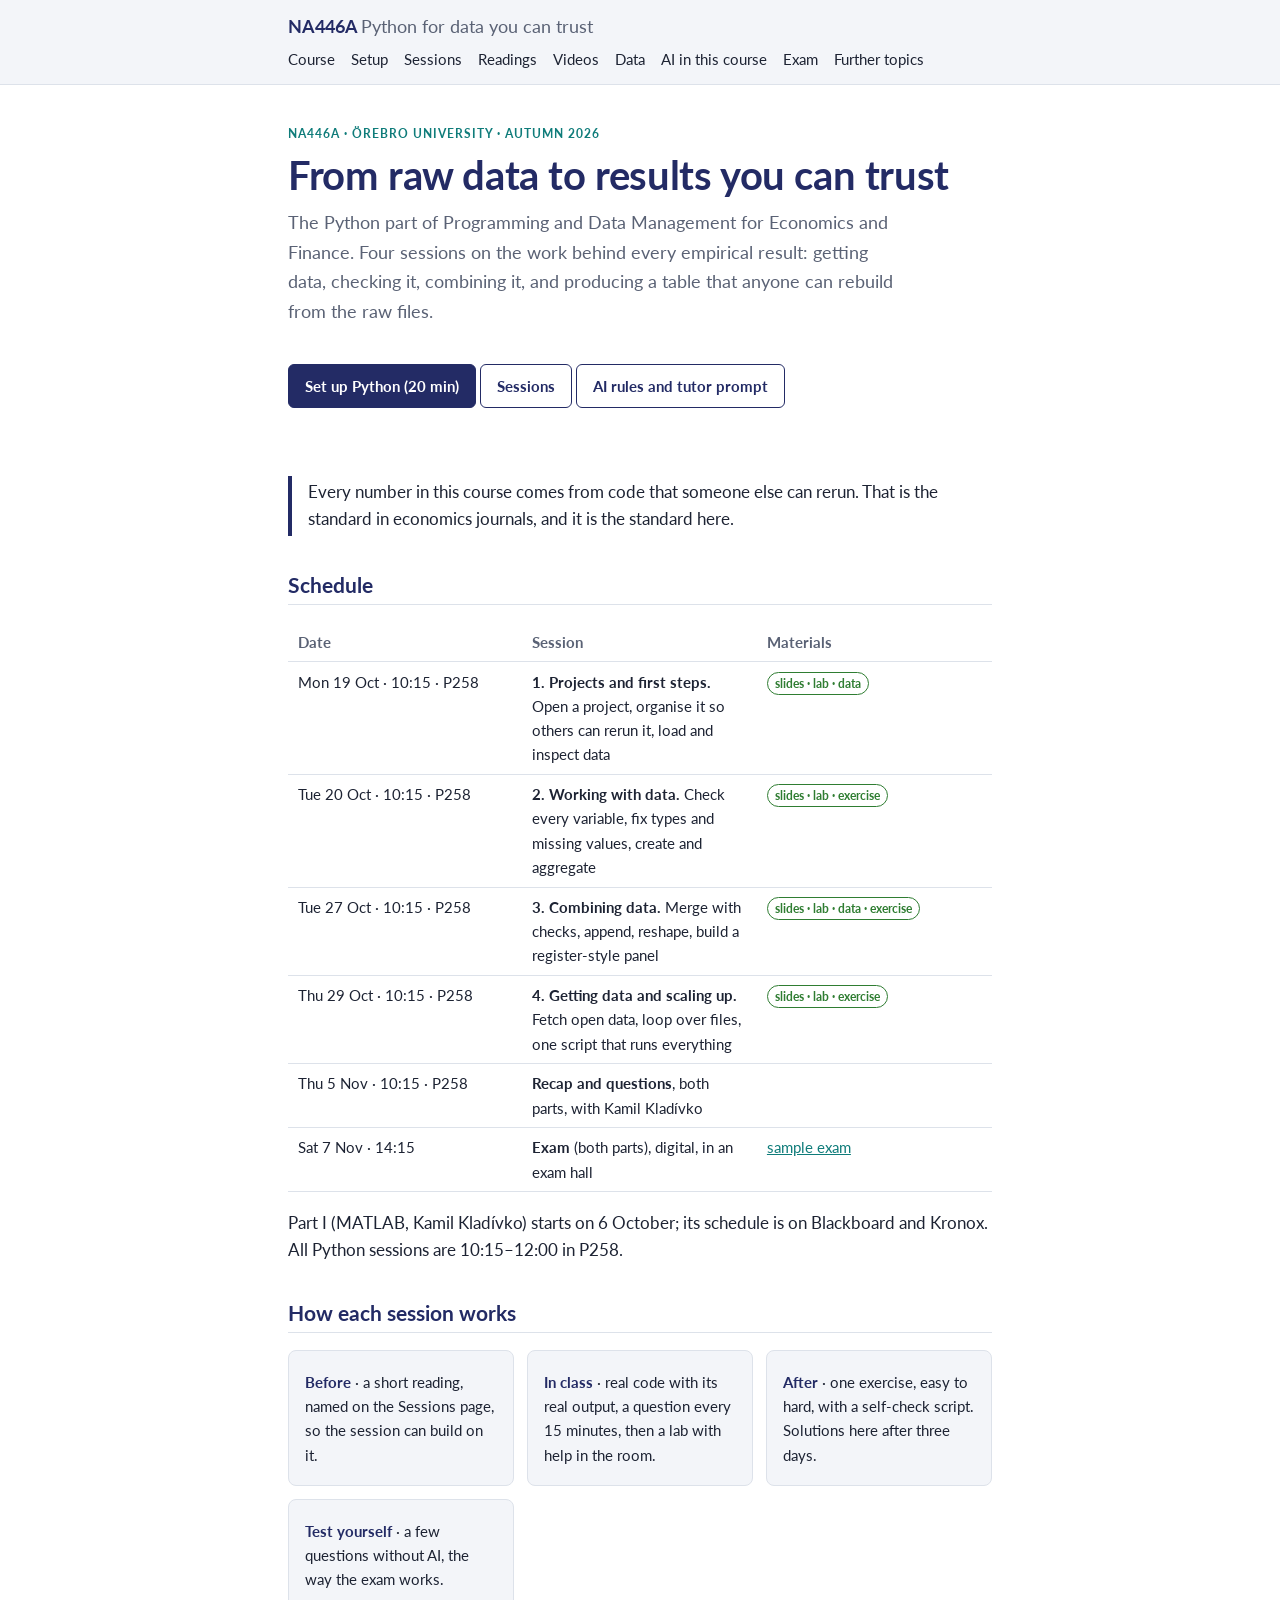
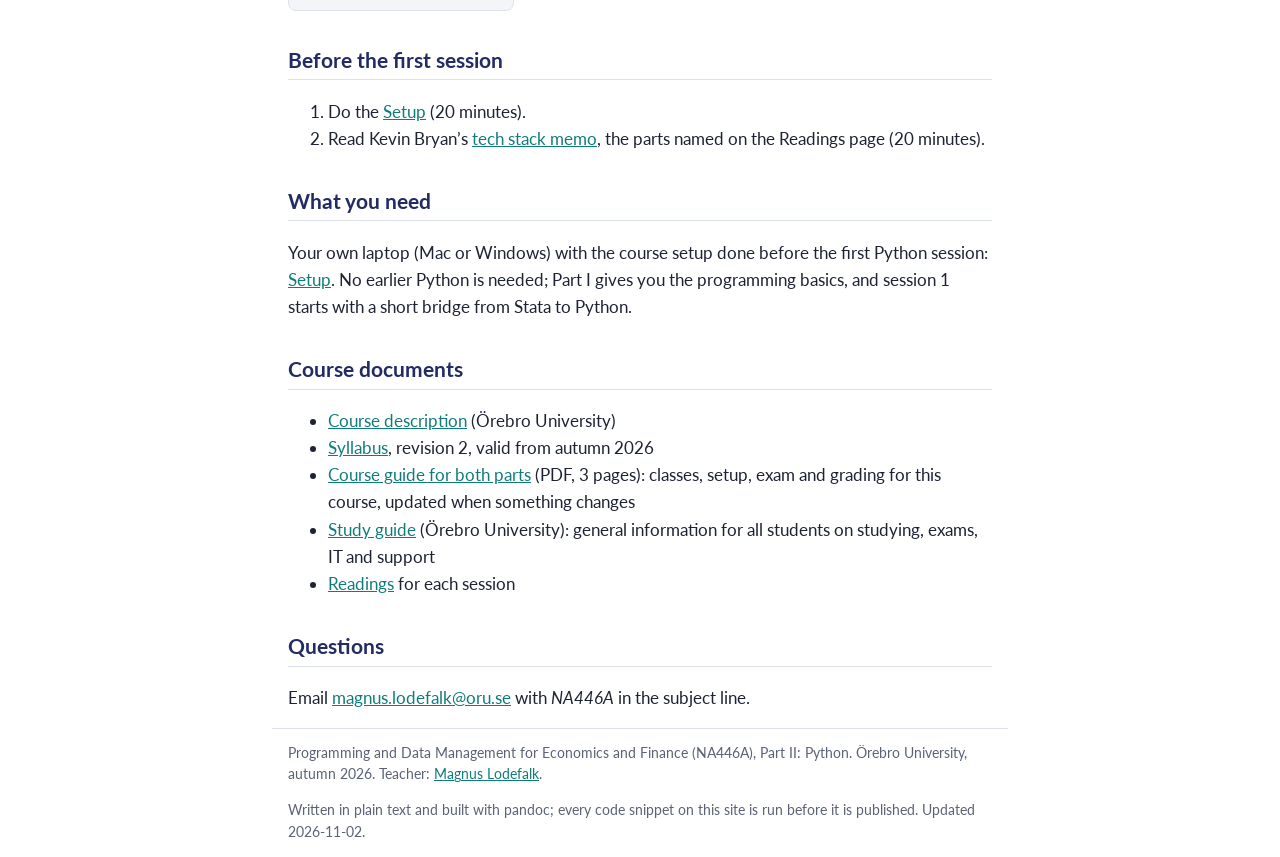
==== index.html @ f5212d08 "Site build 2026-11-02" ====
<!DOCTYPE html>
<html lang="en">
<head>
<meta charset="utf-8">
<meta name="viewport" content="width=device-width, initial-scale=1">
<title>Course · NA446A Python</title>
<link rel="canonical" href="https://magnuslodefalk.com/na446a/">
<meta name="description" content="Programming and Data Management, Part II (Python): course site">
<link rel="preconnect" href="https://fonts.googleapis.com">
<link href="https://fonts.googleapis.com/css2?family=Lato:wght@400;700&display=swap" rel="stylesheet">
<link rel="stylesheet" href="assets/style.css">
<link rel="icon" href="data:image/svg+xml,%3Csvg xmlns=%22http://www.w3.org/2000/svg%22 viewBox=%220 0 64 64%22%3E%3Crect width=%2264%22 height=%2264%22 rx=%2212%22 fill=%22%23232b65%22/%3E%3Ctext x=%2232%22 y=%2242%22 font-family=%22sans-serif%22 font-size=%2228%22 font-weight=%22700%22 fill=%22white%22 text-anchor=%22middle%22%3EPy%3C/text%3E%3C/svg%3E">
</head>
<body>
<header class="top">
  <div class="wrap">
    <a class="brand" href="./"><b>NA446A</b> <span>Python for data you can trust</span></a>
    <nav>
      <a href="./">Course</a>
      <a href="setup.html">Setup</a>
      <a href="sessions.html">Sessions</a>
      <a href="readings.html">Readings</a>
      <a href="videos.html">Videos</a>
      <a href="data.html">Data</a>
      <a href="ai.html">AI in this course</a>
      <a href="exam.html">Exam</a>
      <a href="further.html">Further topics</a>
    </nav>
  </div>
</header>
<main class="wrap">

<div class="hero">
<p class="kicker">
NA446A · Örebro University · Autumn 2026
</p>
<h1 id="from-raw-data-to-results-you-can-trust">From raw data to results
you can trust</h1>
<p class="lead">
The Python part of Programming and Data Management for Economics and
Finance. Four sessions on the work behind every empirical result:
getting data, checking it, combining it, and producing a table that
anyone can rebuild from the raw files.
</p>
<div class="buttons">
<p><a class="btn primary" href="setup.html">Set up Python (20 min)</a>
<a class="btn" href="sessions.html">Sessions</a>
<a class="btn" href="ai.html">AI rules and tutor prompt</a></p>
</div>
</div>
<p class="principle">
Every number in this course comes from code that someone else can rerun.
That is the standard in economics journals, and it is the standard here.
</p>
<h2 id="schedule">Schedule</h2>
<table>
<colgroup>
<col style="width: 33%" />
<col style="width: 33%" />
<col style="width: 33%" />
</colgroup>
<thead>
<tr>
<th>Date</th>
<th>Session</th>
<th>Materials</th>
</tr>
</thead>
<tbody>
<tr>
<td>Mon 19 Oct · 10:15 · P258</td>
<td><strong>1. Projects and first steps.</strong> Open a project,
organise it so others can rerun it, load and inspect data</td>
<td><a href="sessions.html#s1"><span class="badge live">slides · lab ·
data</span></a></td>
</tr>
<tr>
<td>Tue 20 Oct · 10:15 · P258</td>
<td><strong>2. Working with data.</strong> Check every variable, fix
types and missing values, create and aggregate</td>
<td><a href="sessions.html#s2"><span class="badge live">slides · lab ·
exercise</span></a></td>
</tr>
<tr>
<td>Tue 27 Oct · 10:15 · P258</td>
<td><strong>3. Combining data.</strong> Merge with checks, append,
reshape, build a register-style panel</td>
<td><a href="sessions.html#s3"><span class="badge live">slides · lab ·
data · exercise</span></a></td>
</tr>
<tr>
<td>Thu 29 Oct · 10:15 · P258</td>
<td><strong>4. Getting data and scaling up.</strong> Fetch open data,
loop over files, one script that runs everything</td>
<td><a href="sessions.html#s4"><span class="badge live">slides · lab ·
exercise</span></a></td>
</tr>
<tr>
<td>Thu 5 Nov · 10:15 · P258</td>
<td><strong>Recap and questions</strong>, both parts, with Kamil
Kladívko</td>
<td></td>
</tr>
<tr>
<td>Sat 7 Nov · 14:15</td>
<td><strong>Exam</strong> (both parts), digital, in an exam hall</td>
<td><a href="sample-exam.html">sample exam</a></td>
</tr>
</tbody>
</table>
<p>Part I (MATLAB, Kamil Kladívko) starts on 6 October; its schedule is
on Blackboard and Kronox. All Python sessions are 10:15–12:00 in
P258.</p>
<h2 id="how-each-session-works">How each session works</h2>
<div class="cards">
<div class="card">
<p><strong>Before</strong> · a short reading, named on the Sessions
page, so the session can build on it.</p>
</div>
<div class="card">
<p><strong>In class</strong> · real code with its real output, a
question every 15 minutes, then a lab with help in the room.</p>
</div>
<div class="card">
<p><strong>After</strong> · one exercise, easy to hard, with a
self-check script. Solutions here after three days.</p>
</div>
<div class="card">
<p><strong>Test yourself</strong> · a few questions without AI, the way
the exam works.</p>
</div>
</div>
<h2 id="before-the-first-session">Before the first session</h2>
<ol type="1">
<li>Do the <a href="setup.html">Setup</a> (20 minutes).</li>
<li>Read Kevin Bryan’s <a href="readings.html">tech stack memo</a>, the
parts named on the Readings page (20 minutes).</li>
</ol>
<h2 id="what-you-need">What you need</h2>
<p>Your own laptop (Mac or Windows) with the course setup done before
the first Python session: <a href="setup.html">Setup</a>. No earlier
Python is needed; Part I gives you the programming basics, and session 1
starts with a short bridge from Stata to Python.</p>
<h2 id="course-documents">Course documents</h2>
<ul>
<li><a
href="https://www.oru.se/english/study/exchange-studies/courses-for-exchange-students/course/economics-programming-and-data-management-for-economics-and-finance-second-cycle-na446a">Course
description</a> (Örebro University)</li>
<li><a
href="https://api.oru.se/oruapi/v1/utbildningsinformation/utbildning/NA446A?typ=kurs&amp;accept=html&amp;revision=2.0&amp;sprak=en">Syllabus</a>,
revision 2, valid from autumn 2026</li>
<li><a href="course-guide.pdf">Course guide for both parts</a> (PDF, 3
pages): classes, setup, exam and grading for this course, updated when
something changes</li>
<li><a
href="https://www.oru.se/english/study/student-services/your-study-guide/">Study
guide</a> (Örebro University): general information for all students on
studying, exams, IT and support</li>
<li><a href="readings.html">Readings</a> for each session</li>
</ul>
<h2 id="questions">Questions</h2>
<p>Email <a
href="mailto:magnus.lodefalk@oru.se">magnus.lodefalk@oru.se</a> with
<em>NA446A</em> in the subject line.</p>
</main>
<footer class="wrap">
  <p>Programming and Data Management for Economics and Finance (NA446A), Part II: Python.
  Örebro University, autumn 2026. Teacher: <a href="https://magnuslodefalk.com">Magnus Lodefalk</a>.</p>
  <p>Written in plain text and built with pandoc; every code snippet on this site is run before it is published. Updated 2026-11-02.</p>
</footer>
<script>
document.querySelectorAll("pre").forEach(function (pre) {
  var b = document.createElement("button");
  b.className = "copy"; b.type = "button"; b.textContent = "Copy";
  b.addEventListener("click", function () {
    var txt = pre.querySelector("code") ? pre.querySelector("code").innerText : pre.innerText;
    navigator.clipboard.writeText(txt).then(function () {
      b.textContent = "Copied"; setTimeout(function () { b.textContent = "Copy"; }, 1500);
    });
  });
  pre.appendChild(b);
});
</script>
</body>
</html>
---- assets/style.css ----
:root {
  --bg: #ffffff; --fg: #1d2333; --muted: #5a6275; --accent: #232b65; --accent2: #0f7c7a;
  --panel: #f3f5f9; --line: #dde2ea; --code: #f4f6f9; --ok: #2f7d32;
}
@media (prefers-color-scheme: dark) {
  :root:not([data-theme="light"]) {
    --bg: #12151d; --fg: #e6e9f0; --muted: #a3abbd; --accent: #9fb0ff; --accent2: #5cc8c4;
    --panel: #1b2030; --line: #2c3346; --code: #1b2030; --ok: #7bc47f;
  }
}
:root[data-theme="dark"] {
  --bg: #12151d; --fg: #e6e9f0; --muted: #a3abbd; --accent: #9fb0ff; --accent2: #5cc8c4;
  --panel: #1b2030; --line: #2c3346; --code: #1b2030; --ok: #7bc47f;
}
* { box-sizing: border-box; }
html { -webkit-text-size-adjust: 100%; }
body { margin: 0; background: var(--bg); color: var(--fg);
  font: 17px/1.6 "Lato", system-ui, -apple-system, "Segoe UI", sans-serif; }
.wrap { max-width: 46rem; margin: 0 auto; padding: 0 16px; }
.top { border-bottom: 1px solid var(--line); background: var(--panel); }
.top .wrap { display: flex; flex-wrap: wrap; align-items: baseline; gap: .4rem 1.4rem; padding-top: .8rem; padding-bottom: .8rem; }
.brand { font-weight: 700; color: var(--accent); text-decoration: none; font-size: 1.1rem; }
.brand span { font-weight: 400; color: var(--muted); }
nav { display: flex; flex-wrap: wrap; gap: .2rem 1rem; }
nav a { color: var(--fg); text-decoration: none; font-size: .95rem; }
nav a:hover { color: var(--accent2); }
h1 { color: var(--accent); font-size: 1.9rem; line-height: 1.25; margin: 1.6rem 0 .3rem; }
.subtitle { color: var(--muted); margin-top: 0; font-size: 1.05rem; }
h2 { color: var(--accent); font-size: 1.3rem; margin-top: 2rem; border-bottom: 1px solid var(--line); padding-bottom: .2rem; }
h3 { font-size: 1.08rem; margin-top: 1.4rem; }
a { color: var(--accent2); }
code { font-family: ui-monospace, SFMono-Regular, Menlo, Consolas, monospace; font-size: .9em;
  background: var(--code); padding: .08em .3em; border-radius: 3px; }
pre { background: var(--code); border: 1px solid var(--line); border-radius: 6px; padding: .8rem 1rem;
  overflow-x: auto; line-height: 1.45; }
pre code { background: none; padding: 0; }
table { border-collapse: collapse; width: 100%; margin: 1rem 0; font-size: .95rem; display: block; overflow-x: auto; }
th, td { border-bottom: 1px solid var(--line); padding: .45rem .6rem; text-align: left; vertical-align: top; }
th { color: var(--muted); font-weight: 700; }
blockquote { margin: 1rem 0; padding: .6rem 1rem; background: var(--panel); border-left: 4px solid var(--accent2); border-radius: 0 6px 6px 0; }
blockquote p { margin: .3rem 0; }
footer { color: var(--muted); font-size: .85rem; border-top: 1px solid var(--line); margin-top: 3rem; padding-top: 1rem; padding-bottom: 2rem; }
img { max-width: 100%; }

/* ---- hero, buttons, cards, badges ---- */
.hero { padding: 2.4rem 0 1.2rem; }
.hero .kicker { text-transform: uppercase; letter-spacing: .08em; font-size: .78rem; color: var(--accent2); font-weight: 700; margin: 0; }
.hero h1 { font-size: 2.5rem; margin: .4rem 0 .5rem; letter-spacing: -.01em; }
.hero .lead { font-size: 1.15rem; color: var(--muted); margin: 0 0 1.3rem; max-width: 38rem; }
.buttons { display: flex; flex-wrap: wrap; gap: .6rem; margin: 1rem 0 .4rem; }
.btn { display: inline-block; padding: .55rem 1rem; border-radius: 6px; text-decoration: none;
  font-weight: 700; font-size: .95rem; border: 1px solid var(--accent); color: var(--accent); }
.btn.primary { background: var(--accent); color: var(--bg); }
.btn:hover { filter: brightness(1.12); }
.cards { display: grid; grid-template-columns: repeat(auto-fit, minmax(13rem, 1fr)); gap: .8rem; margin: 1rem 0; }
.card { background: var(--panel); border: 1px solid var(--line); border-radius: 8px; padding: .9rem 1rem; }
.card p { margin: .25rem 0; font-size: .95rem; }
.card h3, .card strong:first-child { margin-top: 0; color: var(--accent); }
.badge { display: inline-block; font-size: .75rem; font-weight: 700; padding: .05rem .45rem; border-radius: 99px;
  border: 1px solid var(--line); color: var(--muted); white-space: nowrap; }
.badge.live { border-color: var(--ok); color: var(--ok); }
.principle { font-size: 1.05rem; border-left: 4px solid var(--accent); padding: .2rem 0 .2rem 1rem; color: var(--fg); margin: 1.6rem 0; }
pre { position: relative; }
button.copy { position: absolute; top: .4rem; right: .4rem; font: 600 .75rem "Lato", sans-serif;
  padding: .2rem .5rem; border-radius: 4px; border: 1px solid var(--line); background: var(--bg); color: var(--muted); cursor: pointer; }
button.copy:hover { color: var(--accent2); }
@media (max-width: 520px) { .hero h1 { font-size: 1.9rem; } body { font-size: 16px; } }

pre.text, pre.text code { white-space: pre-wrap; word-break: break-word; }
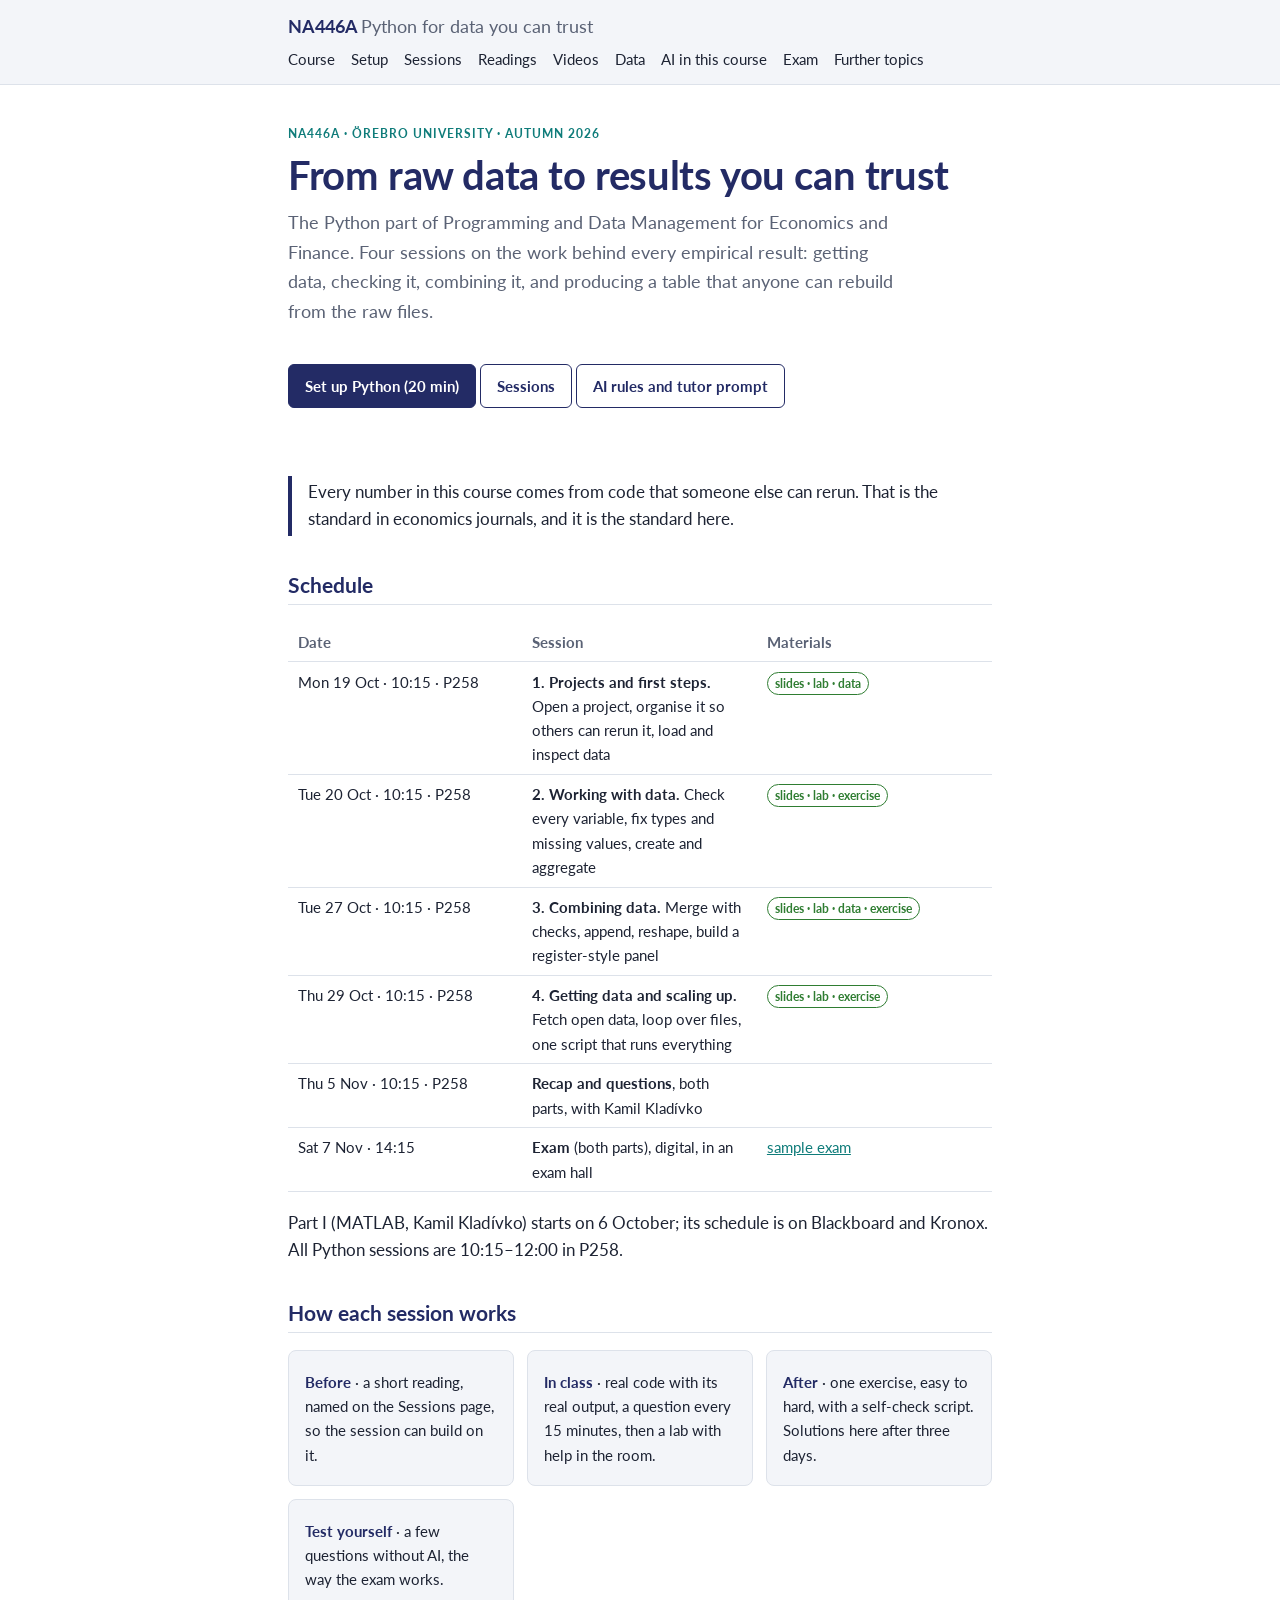
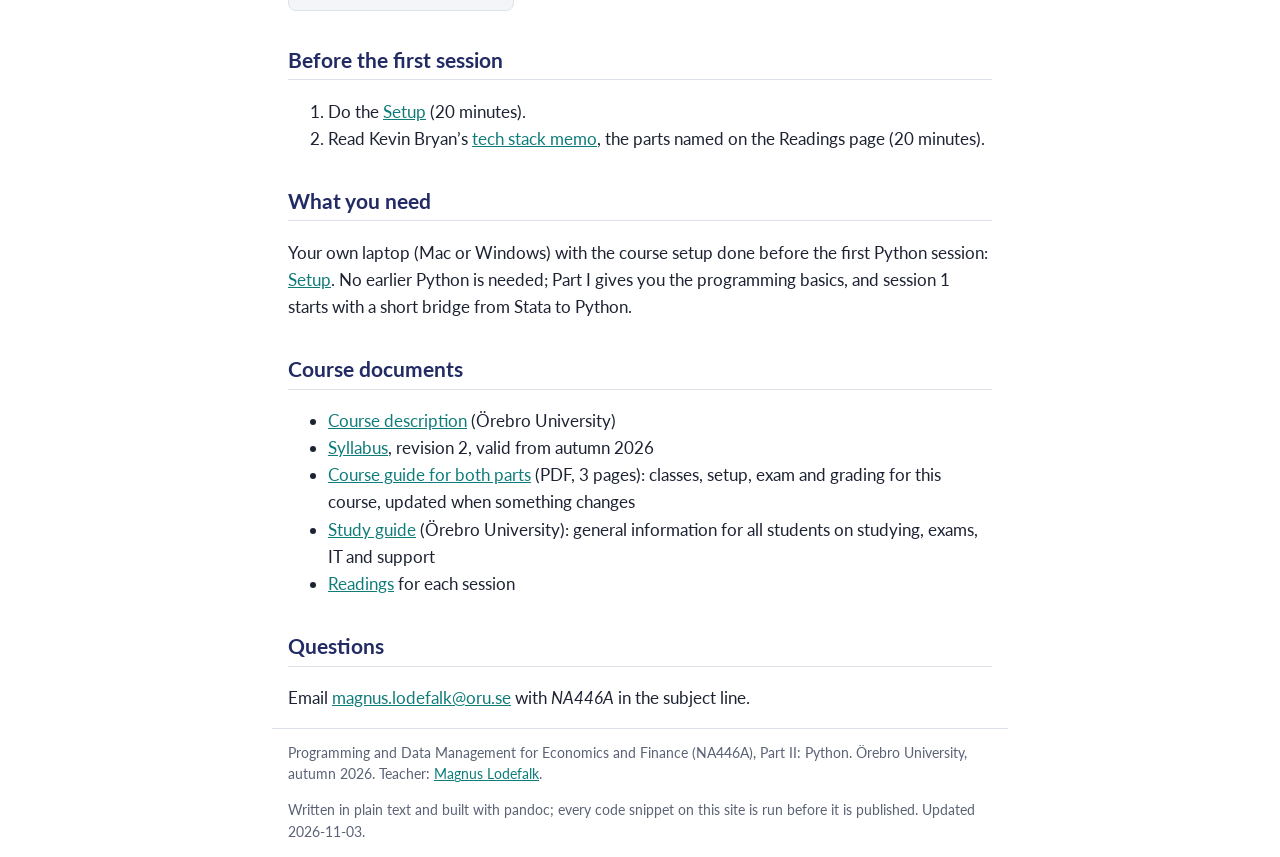
==== commit d5e4e1ad: "Site build 2026-11-03" ====
--- a/index.html
+++ b/index.html
@@ -166,7 +166,7 @@
 <footer class="wrap">
   <p>Programming and Data Management for Economics and Finance (NA446A), Part II: Python.
   Örebro University, autumn 2026. Teacher: <a href="https://magnuslodefalk.com">Magnus Lodefalk</a>.</p>
-  <p>Written in plain text and built with pandoc; every code snippet on this site is run before it is published. Updated 2026-11-02.</p>
+  <p>Written in plain text and built with pandoc; every code snippet on this site is run before it is published. Updated 2026-11-03.</p>
 </footer>
 <script>
 document.querySelectorAll("pre").forEach(function (pre) {
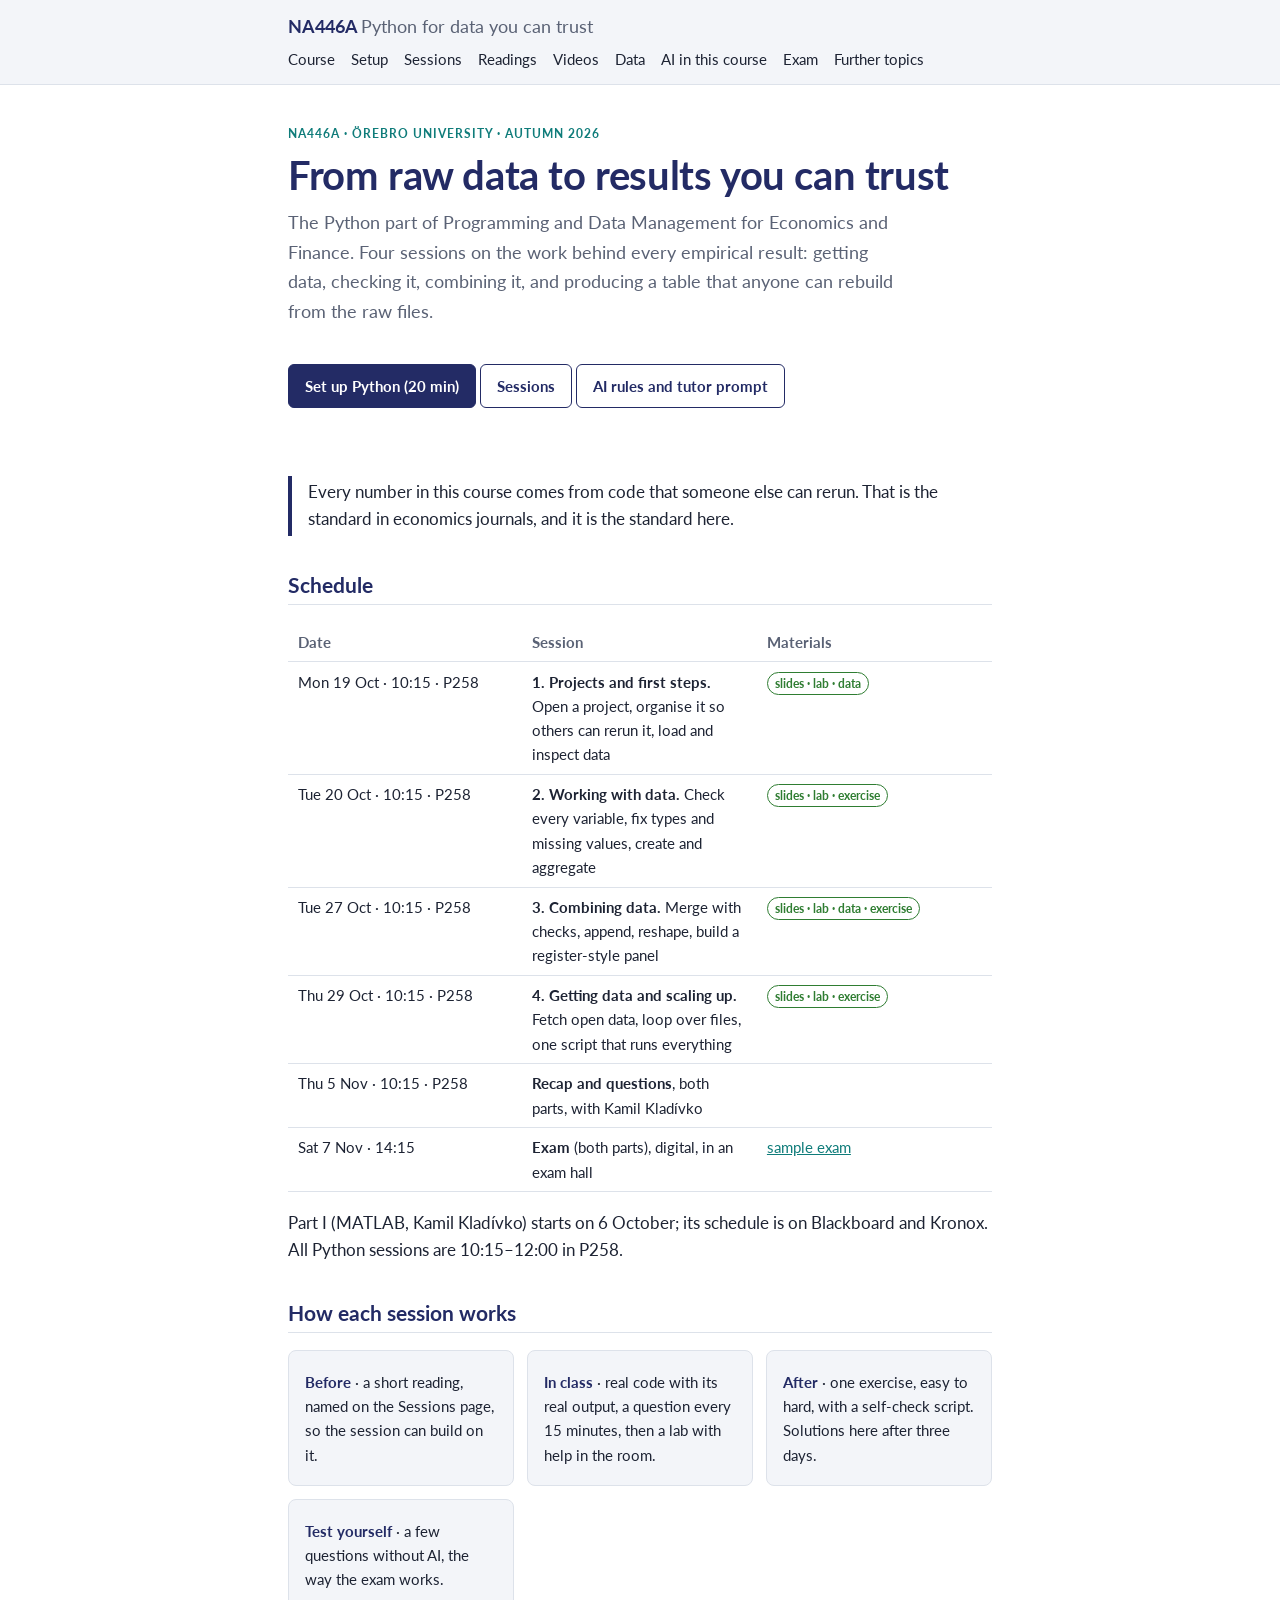
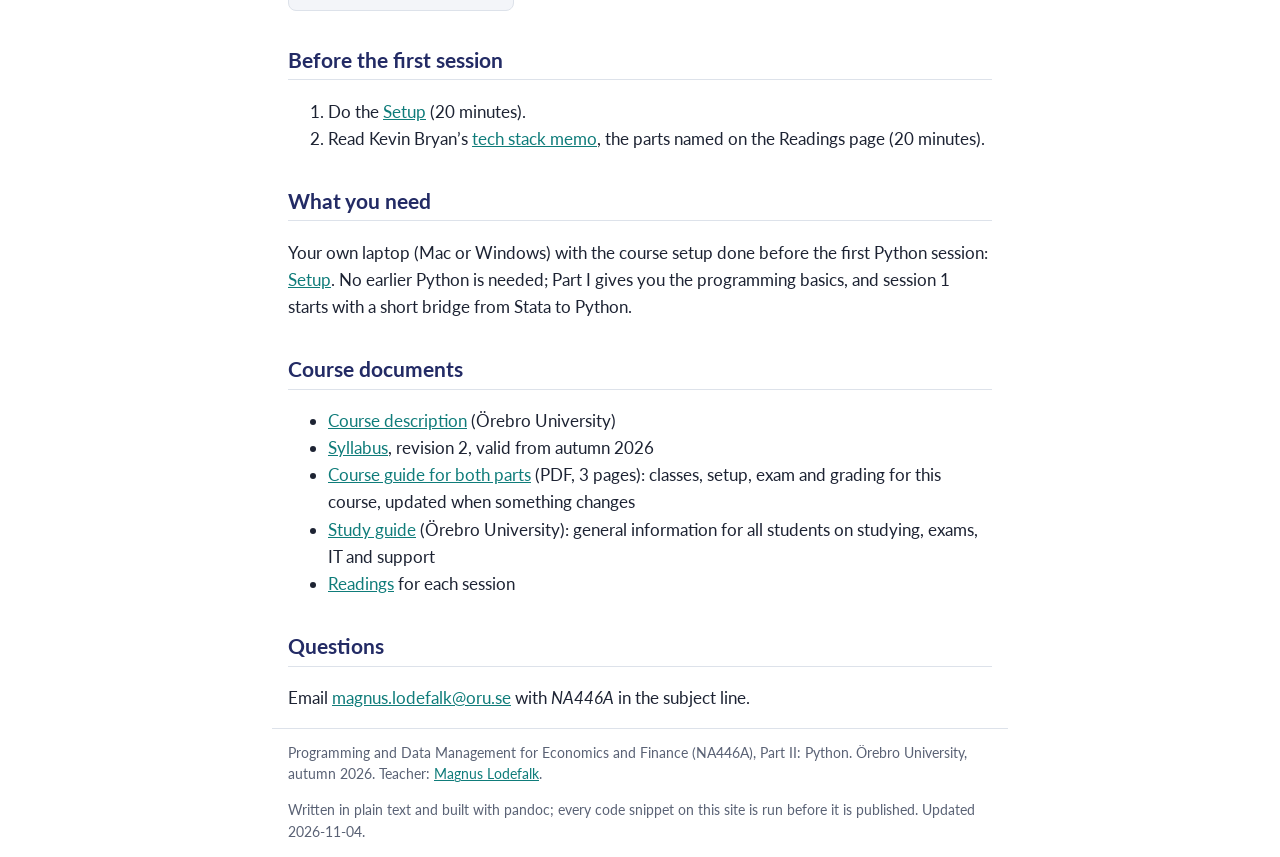
==== commit 2eb2d25d: "Site build 2026-11-04" ====
--- a/index.html
+++ b/index.html
@@ -166,7 +166,7 @@
 <footer class="wrap">
   <p>Programming and Data Management for Economics and Finance (NA446A), Part II: Python.
   Örebro University, autumn 2026. Teacher: <a href="https://magnuslodefalk.com">Magnus Lodefalk</a>.</p>
-  <p>Written in plain text and built with pandoc; every code snippet on this site is run before it is published. Updated 2026-11-03.</p>
+  <p>Written in plain text and built with pandoc; every code snippet on this site is run before it is published. Updated 2026-11-04.</p>
 </footer>
 <script>
 document.querySelectorAll("pre").forEach(function (pre) {
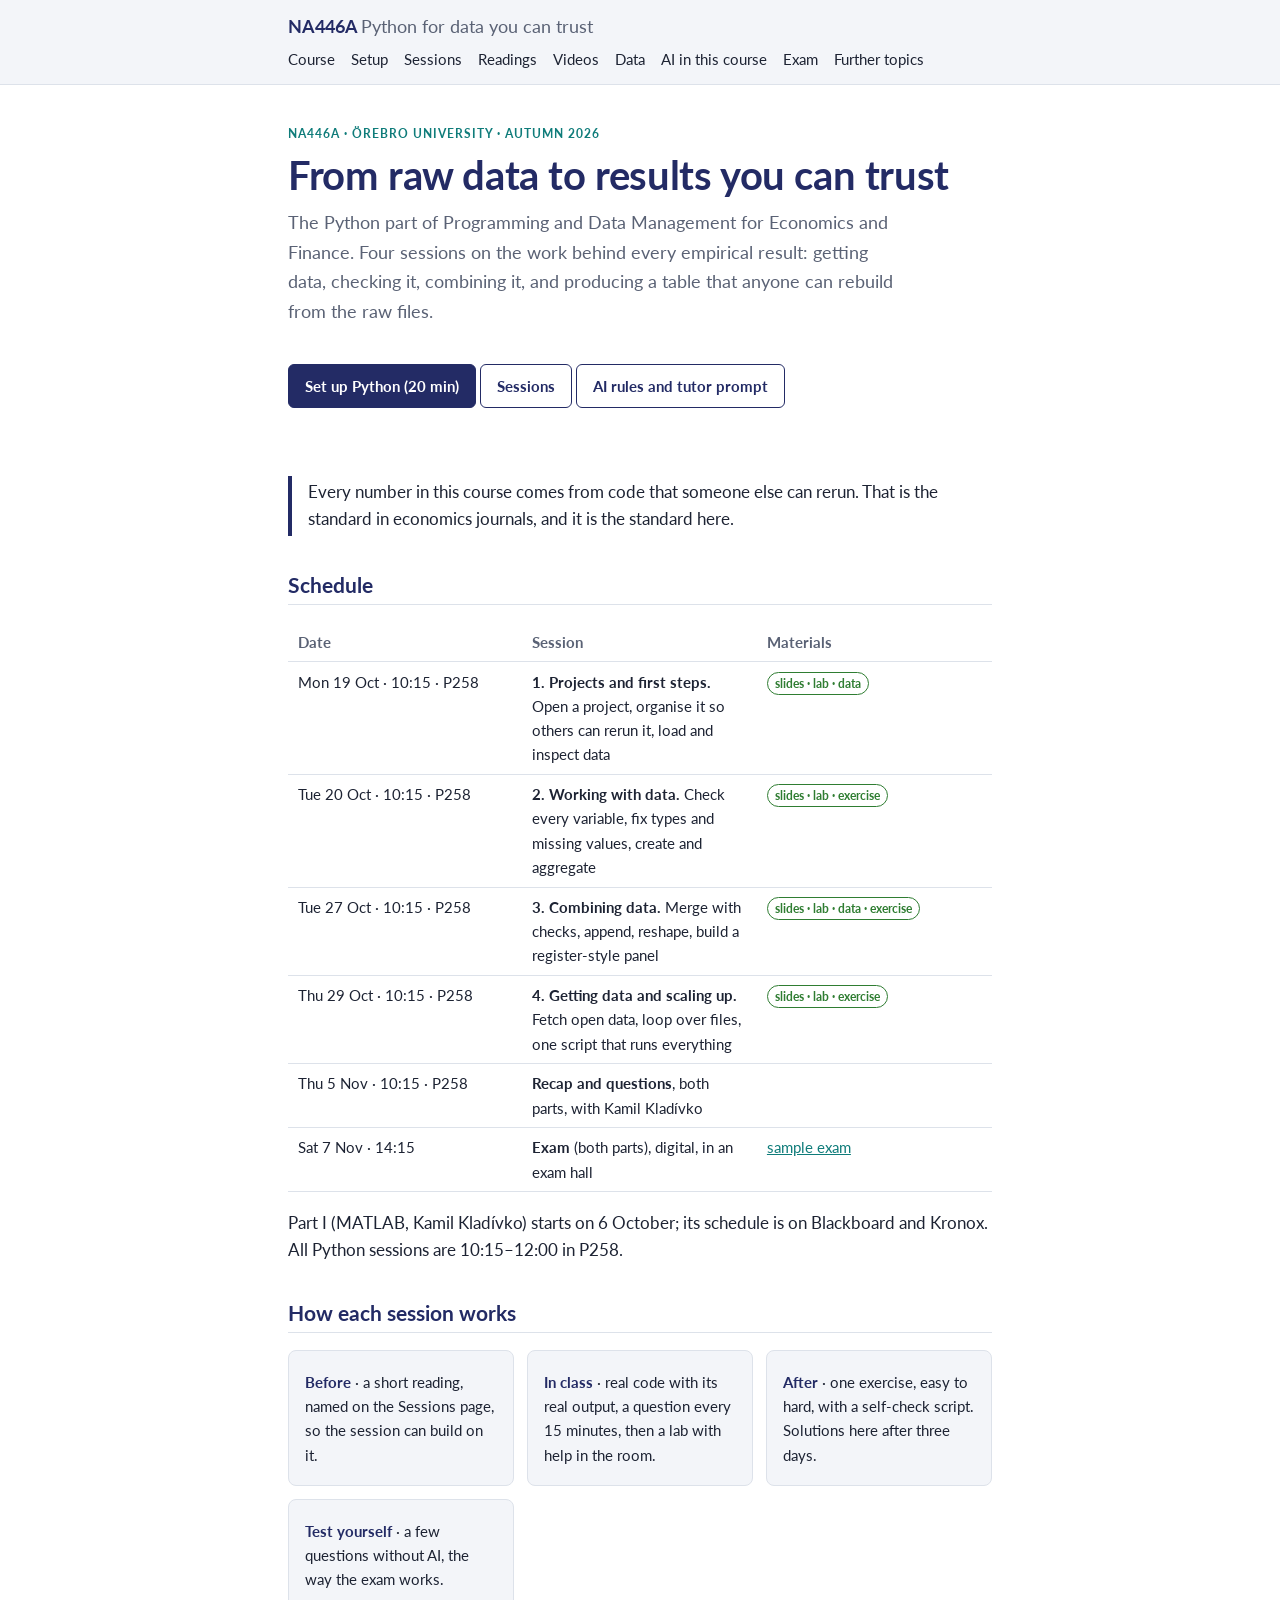
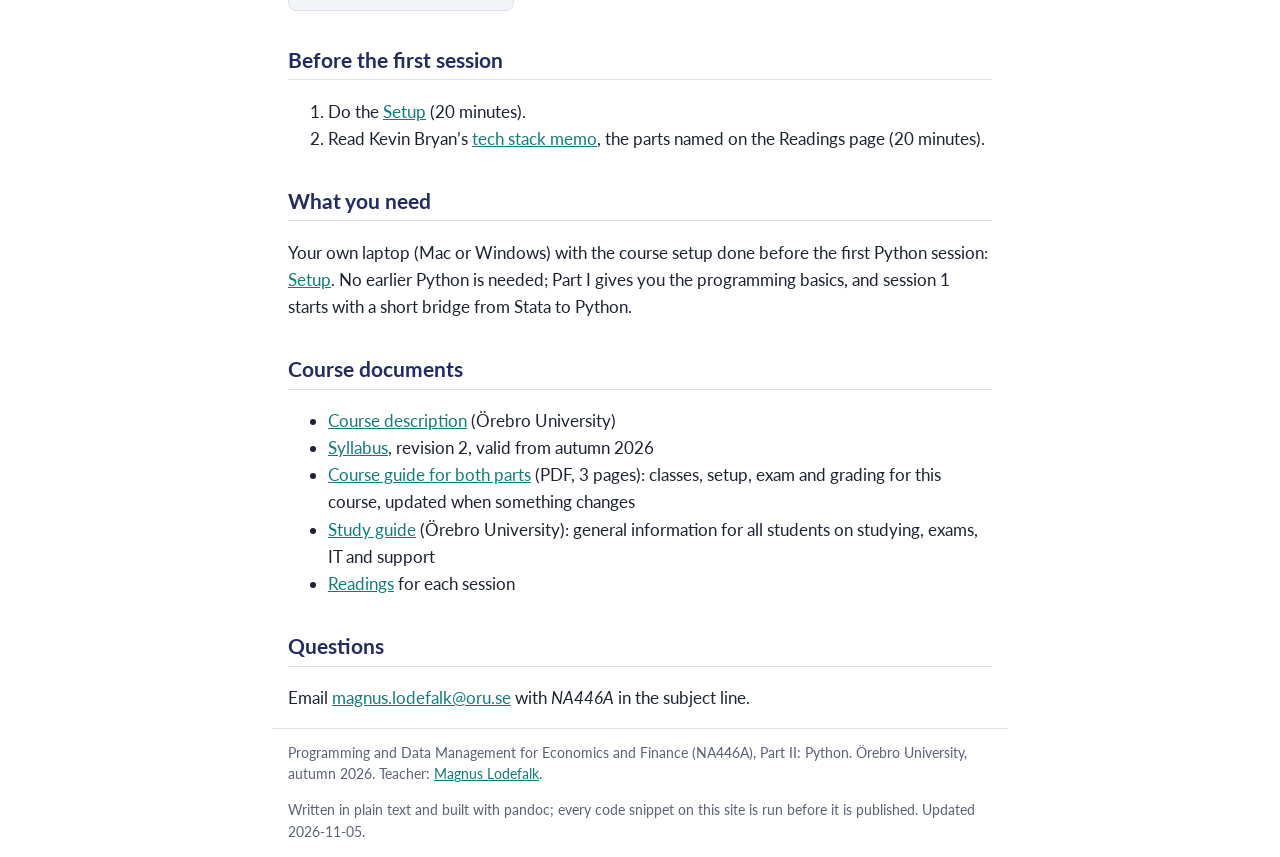
==== commit da407ad3: "Site build 2026-11-05" ====
--- a/index.html
+++ b/index.html
@@ -166,7 +166,7 @@
 <footer class="wrap">
   <p>Programming and Data Management for Economics and Finance (NA446A), Part II: Python.
   Örebro University, autumn 2026. Teacher: <a href="https://magnuslodefalk.com">Magnus Lodefalk</a>.</p>
-  <p>Written in plain text and built with pandoc; every code snippet on this site is run before it is published. Updated 2026-11-04.</p>
+  <p>Written in plain text and built with pandoc; every code snippet on this site is run before it is published. Updated 2026-11-05.</p>
 </footer>
 <script>
 document.querySelectorAll("pre").forEach(function (pre) {
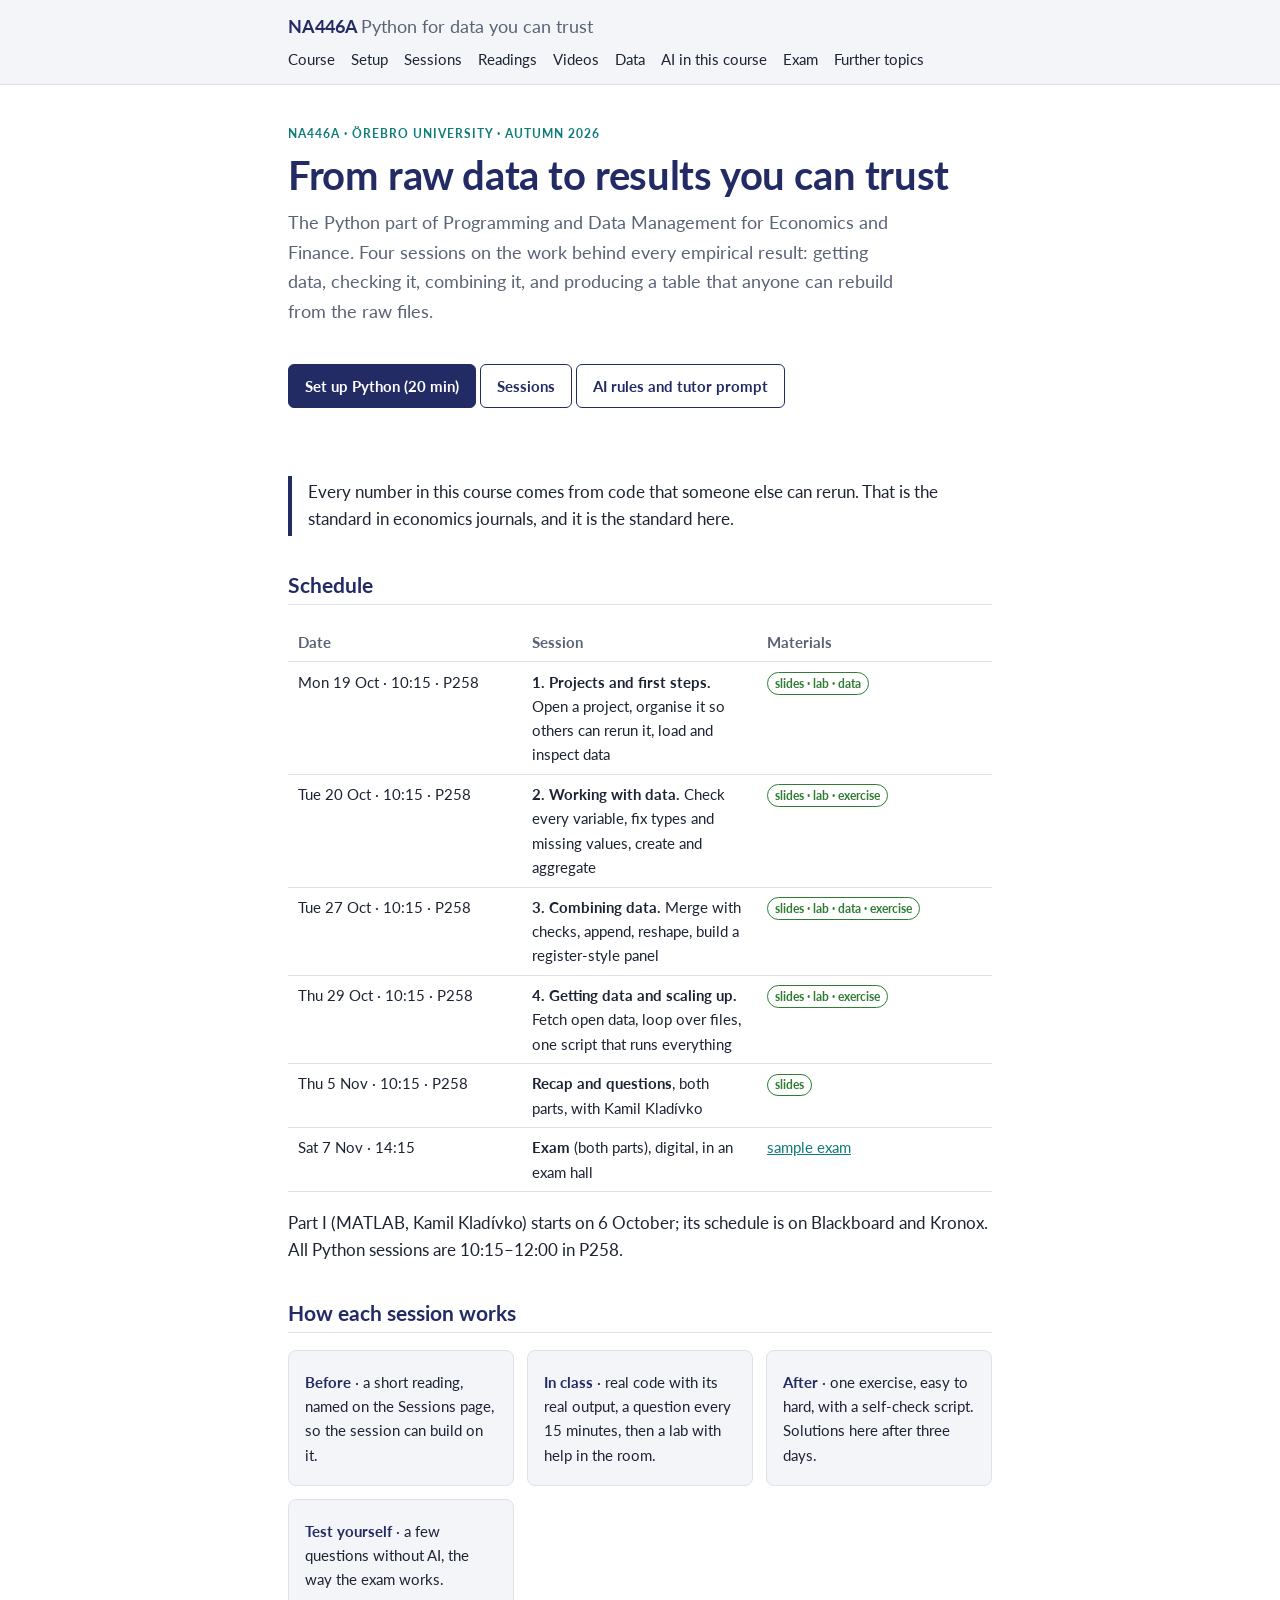
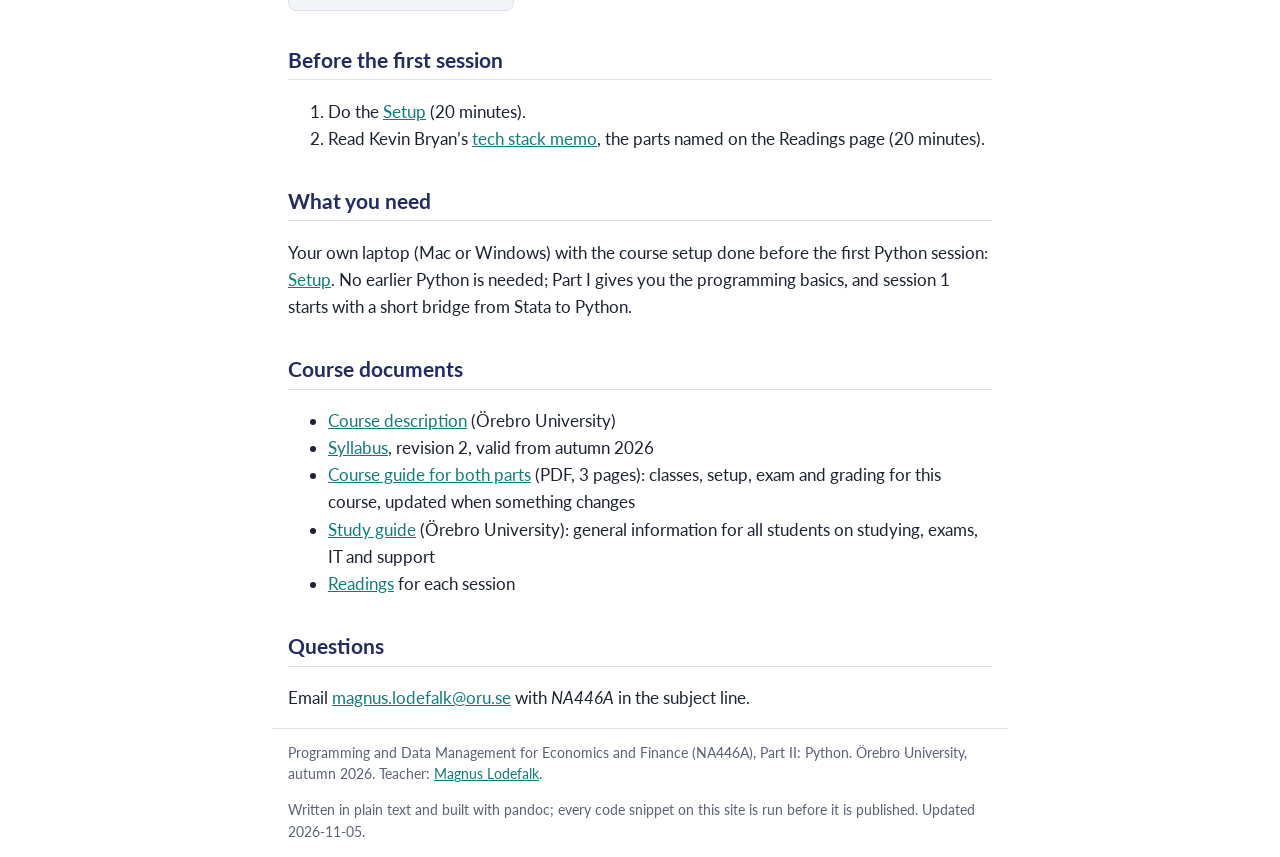
==== commit 32ee0245: "Site build 2026-11-05" ====
--- a/index.html
+++ b/index.html
@@ -99,7 +99,8 @@
 <td>Thu 5 Nov · 10:15 · P258</td>
 <td><strong>Recap and questions</strong>, both parts, with Kamil
 Kladívko</td>
-<td></td>
+<td><a href="sessions.html#recap"><span
+class="badge live">slides</span></a></td>
 </tr>
 <tr>
 <td>Sat 7 Nov · 14:15</td>
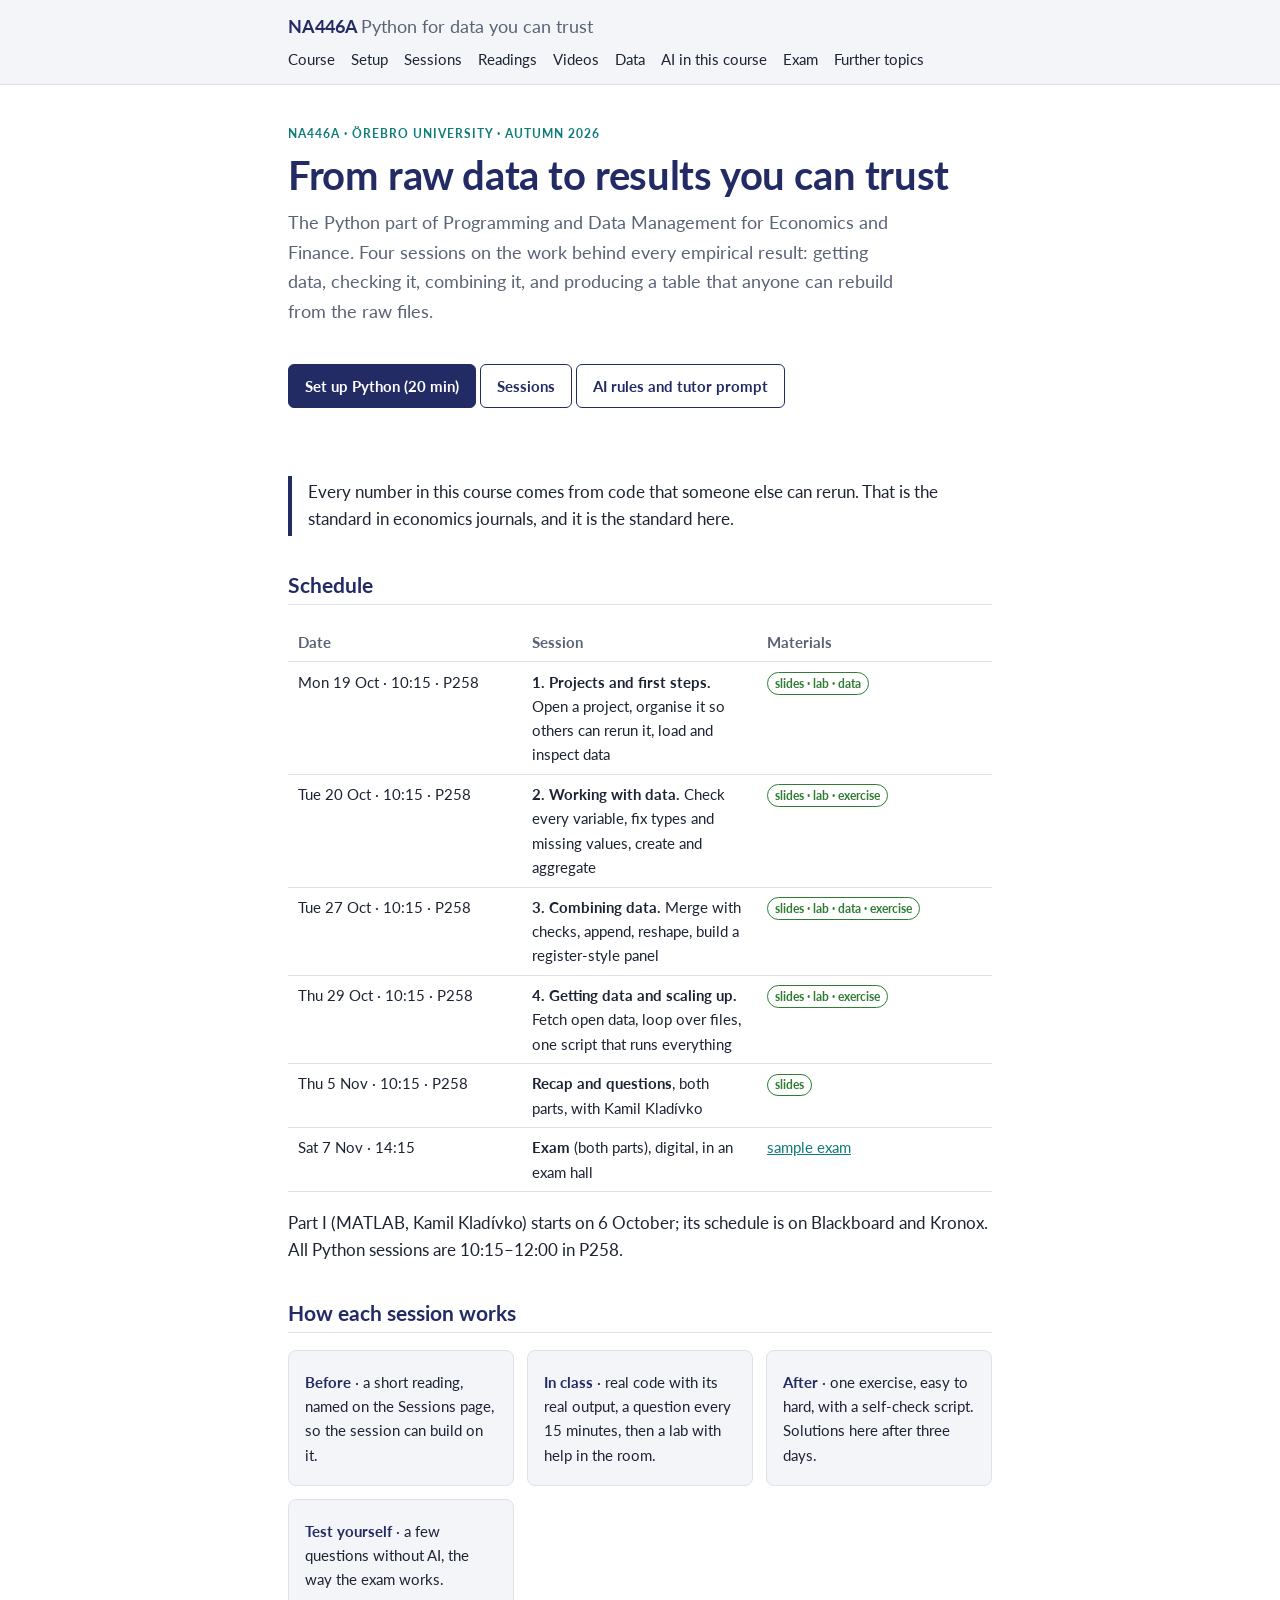
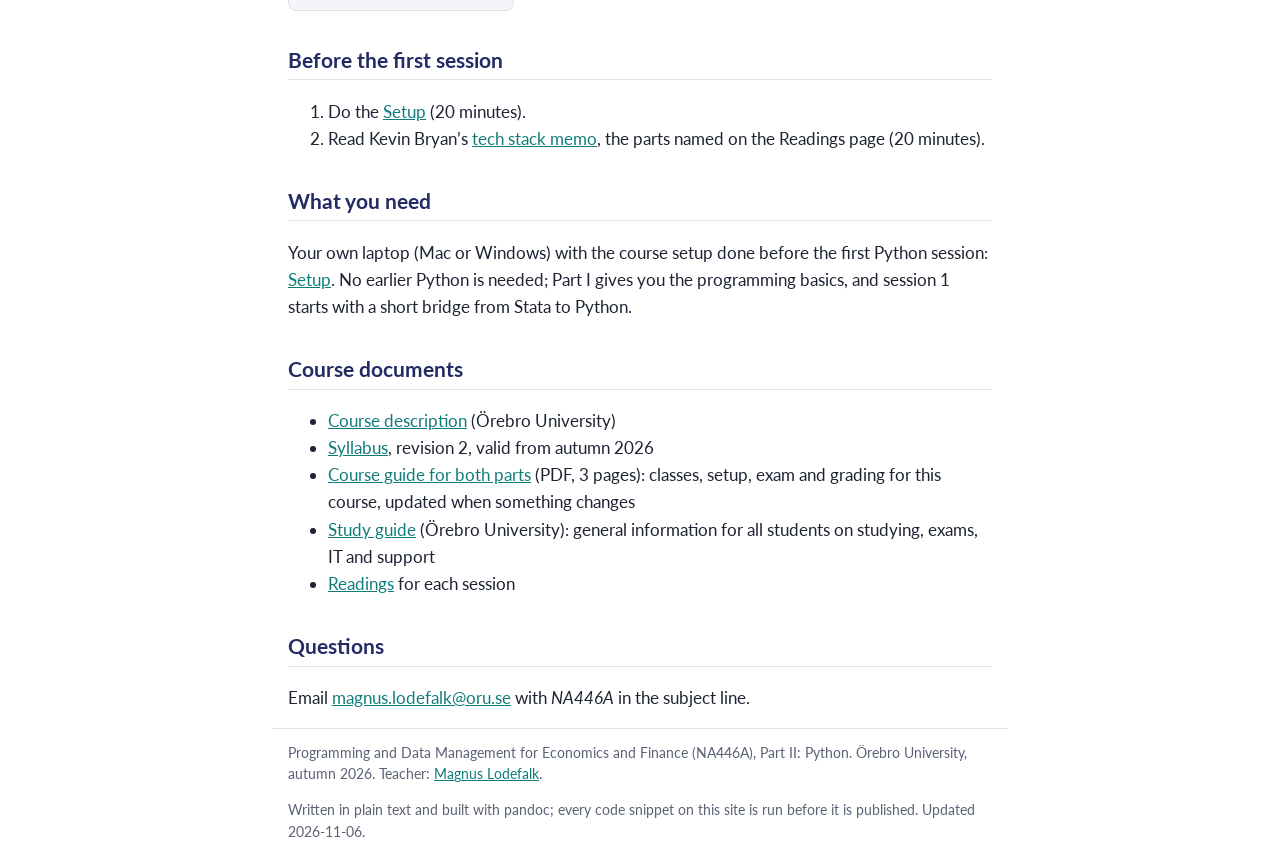
==== commit 8b84166c: "Site build 2026-11-06" ====
--- a/index.html
+++ b/index.html
@@ -167,7 +167,7 @@
 <footer class="wrap">
   <p>Programming and Data Management for Economics and Finance (NA446A), Part II: Python.
   Örebro University, autumn 2026. Teacher: <a href="https://magnuslodefalk.com">Magnus Lodefalk</a>.</p>
-  <p>Written in plain text and built with pandoc; every code snippet on this site is run before it is published. Updated 2026-11-05.</p>
+  <p>Written in plain text and built with pandoc; every code snippet on this site is run before it is published. Updated 2026-11-06.</p>
 </footer>
 <script>
 document.querySelectorAll("pre").forEach(function (pre) {
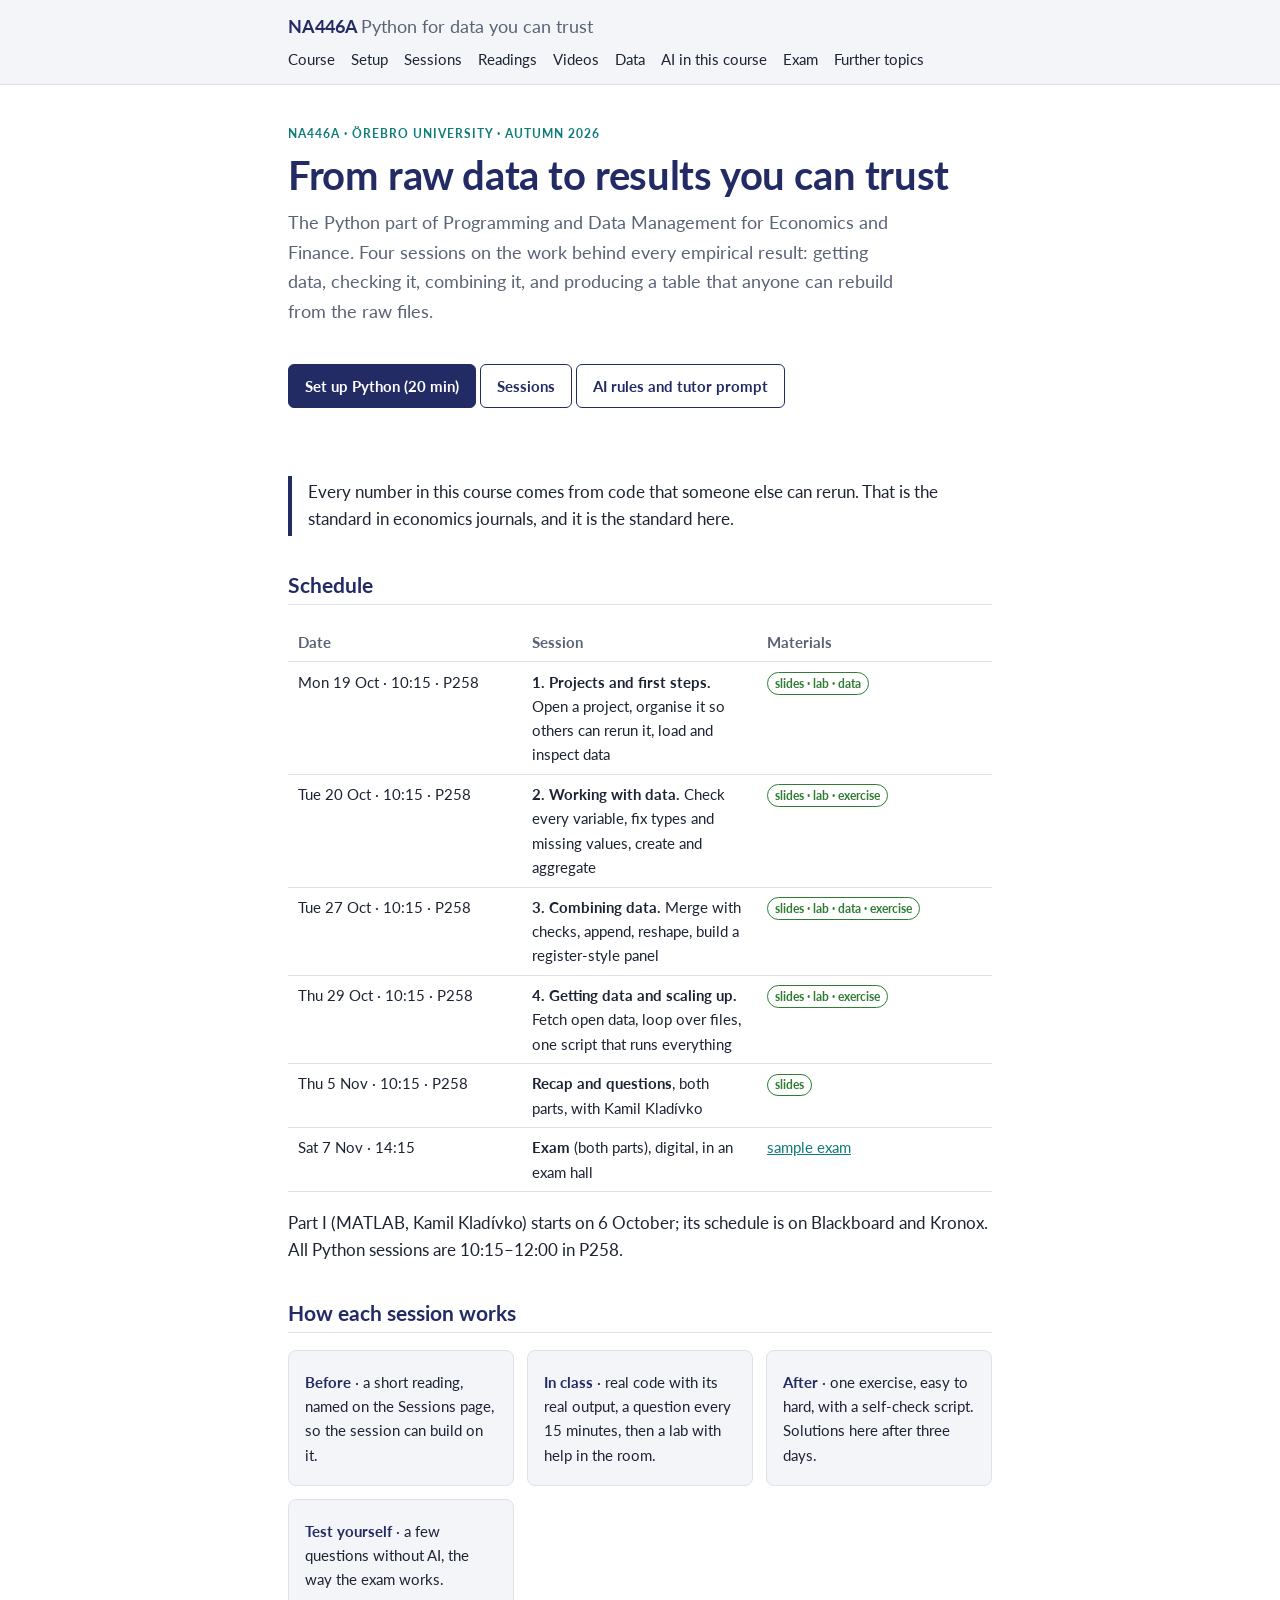
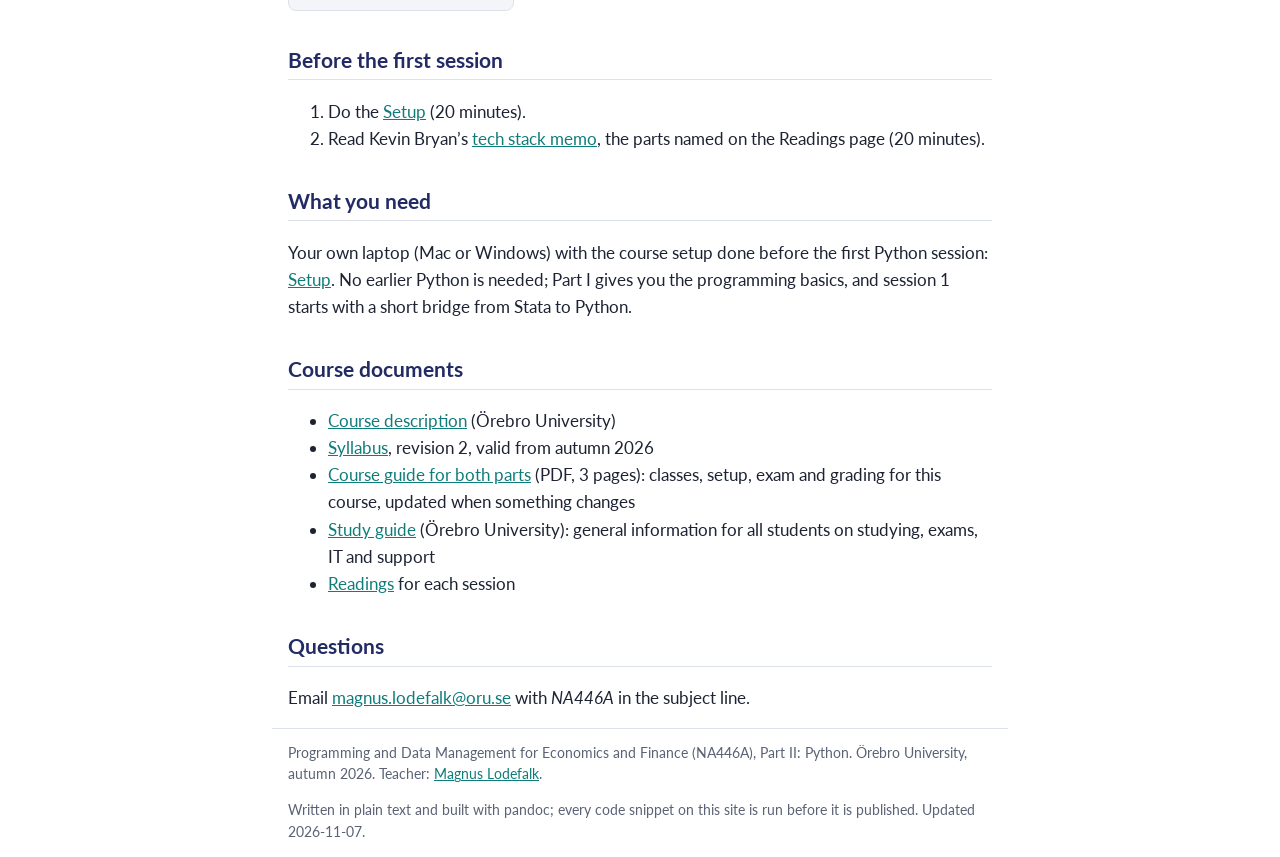
==== commit a918eae8: "Site build 2026-11-07" ====
--- a/index.html
+++ b/index.html
@@ -167,7 +167,7 @@
 <footer class="wrap">
   <p>Programming and Data Management for Economics and Finance (NA446A), Part II: Python.
   Örebro University, autumn 2026. Teacher: <a href="https://magnuslodefalk.com">Magnus Lodefalk</a>.</p>
-  <p>Written in plain text and built with pandoc; every code snippet on this site is run before it is published. Updated 2026-11-06.</p>
+  <p>Written in plain text and built with pandoc; every code snippet on this site is run before it is published. Updated 2026-11-07.</p>
 </footer>
 <script>
 document.querySelectorAll("pre").forEach(function (pre) {
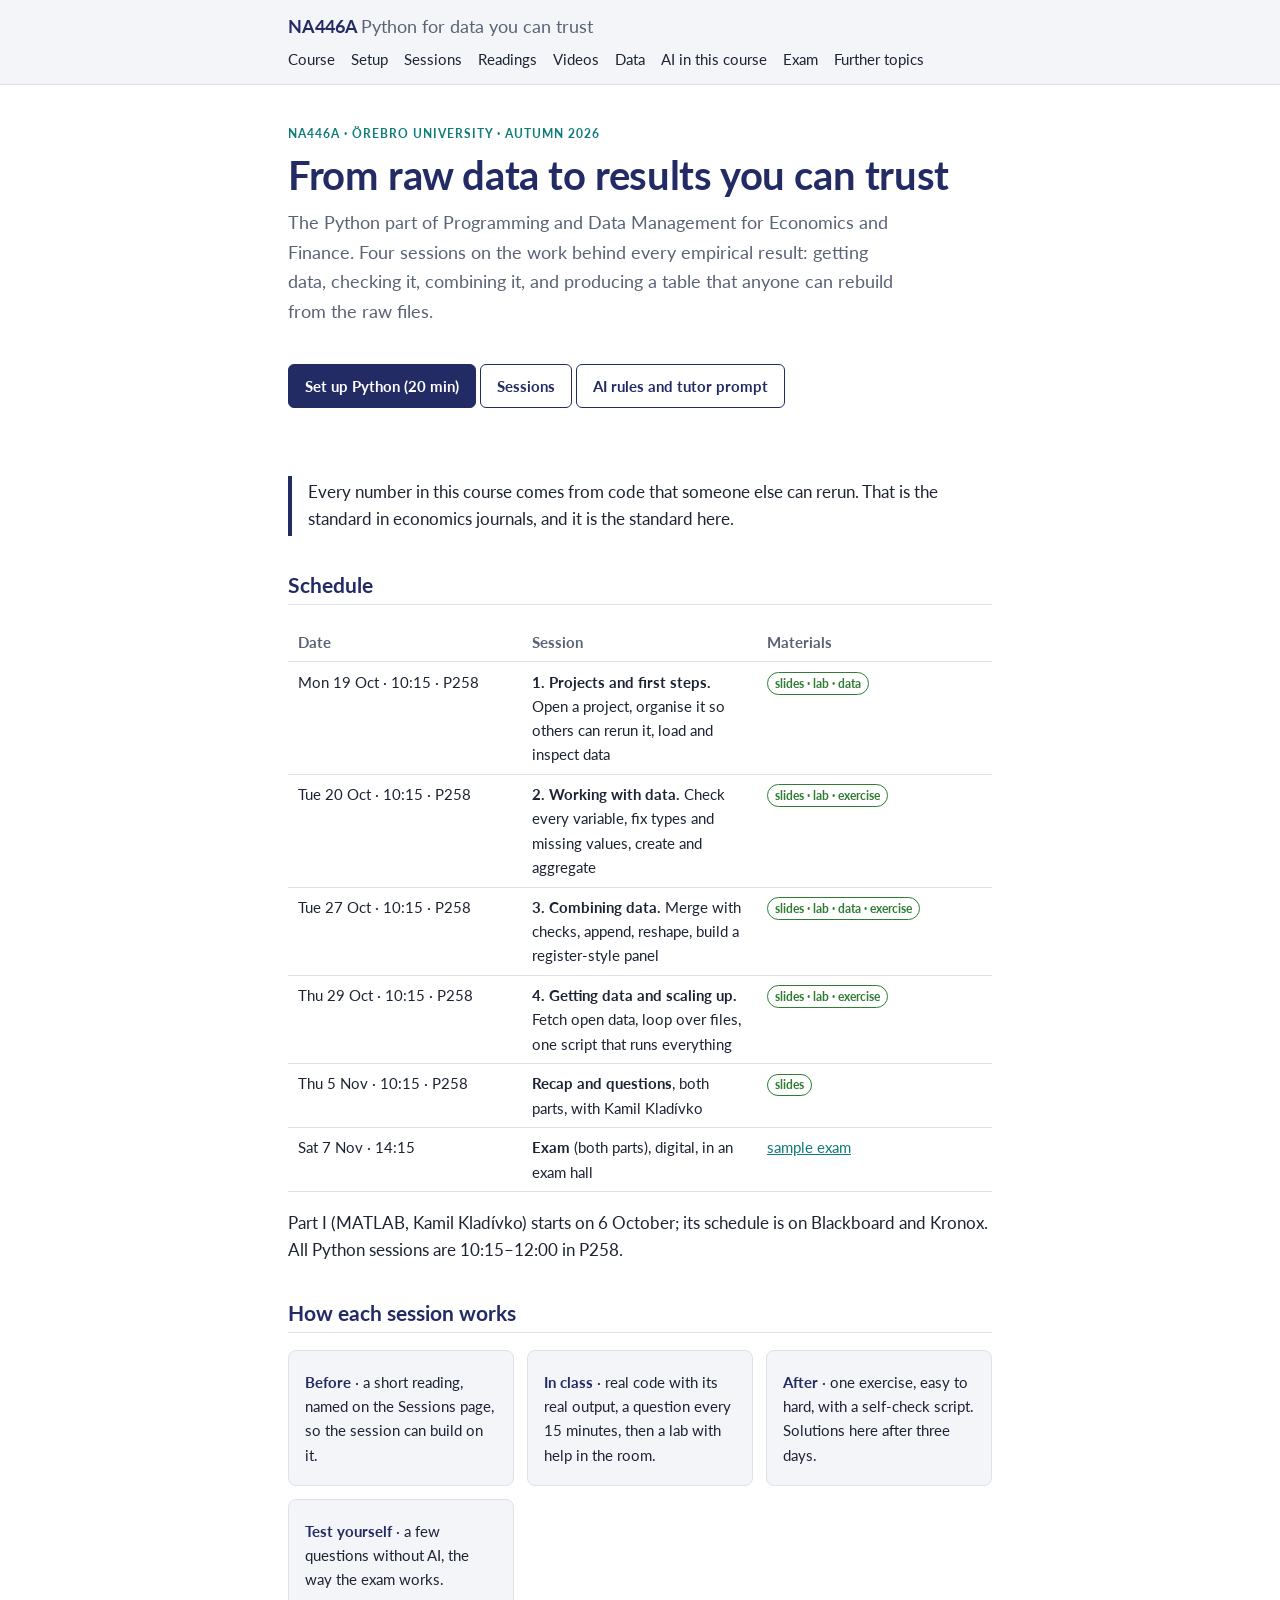
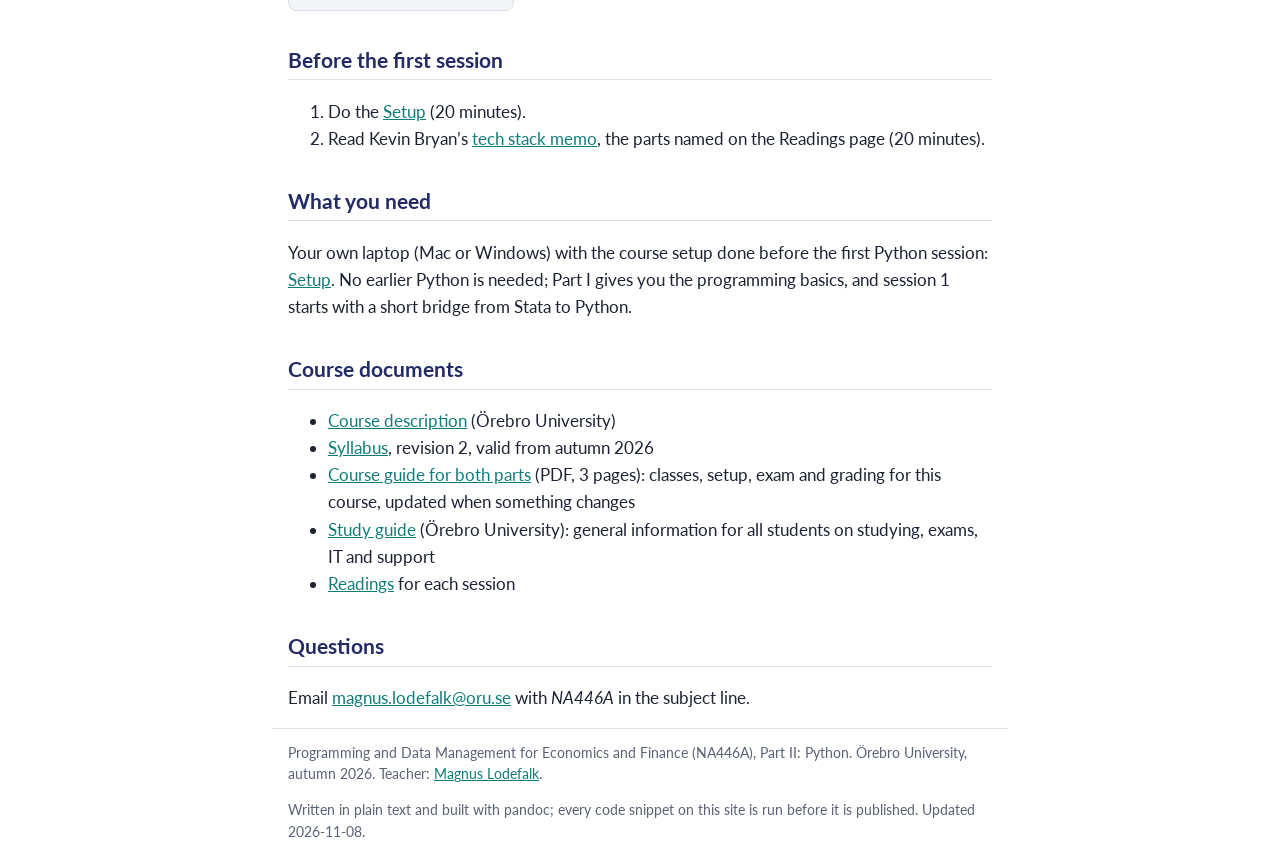
==== commit 91bd3c41: "Site build 2026-11-08" ====
--- a/index.html
+++ b/index.html
@@ -167,7 +167,7 @@
 <footer class="wrap">
   <p>Programming and Data Management for Economics and Finance (NA446A), Part II: Python.
   Örebro University, autumn 2026. Teacher: <a href="https://magnuslodefalk.com">Magnus Lodefalk</a>.</p>
-  <p>Written in plain text and built with pandoc; every code snippet on this site is run before it is published. Updated 2026-11-07.</p>
+  <p>Written in plain text and built with pandoc; every code snippet on this site is run before it is published. Updated 2026-11-08.</p>
 </footer>
 <script>
 document.querySelectorAll("pre").forEach(function (pre) {
